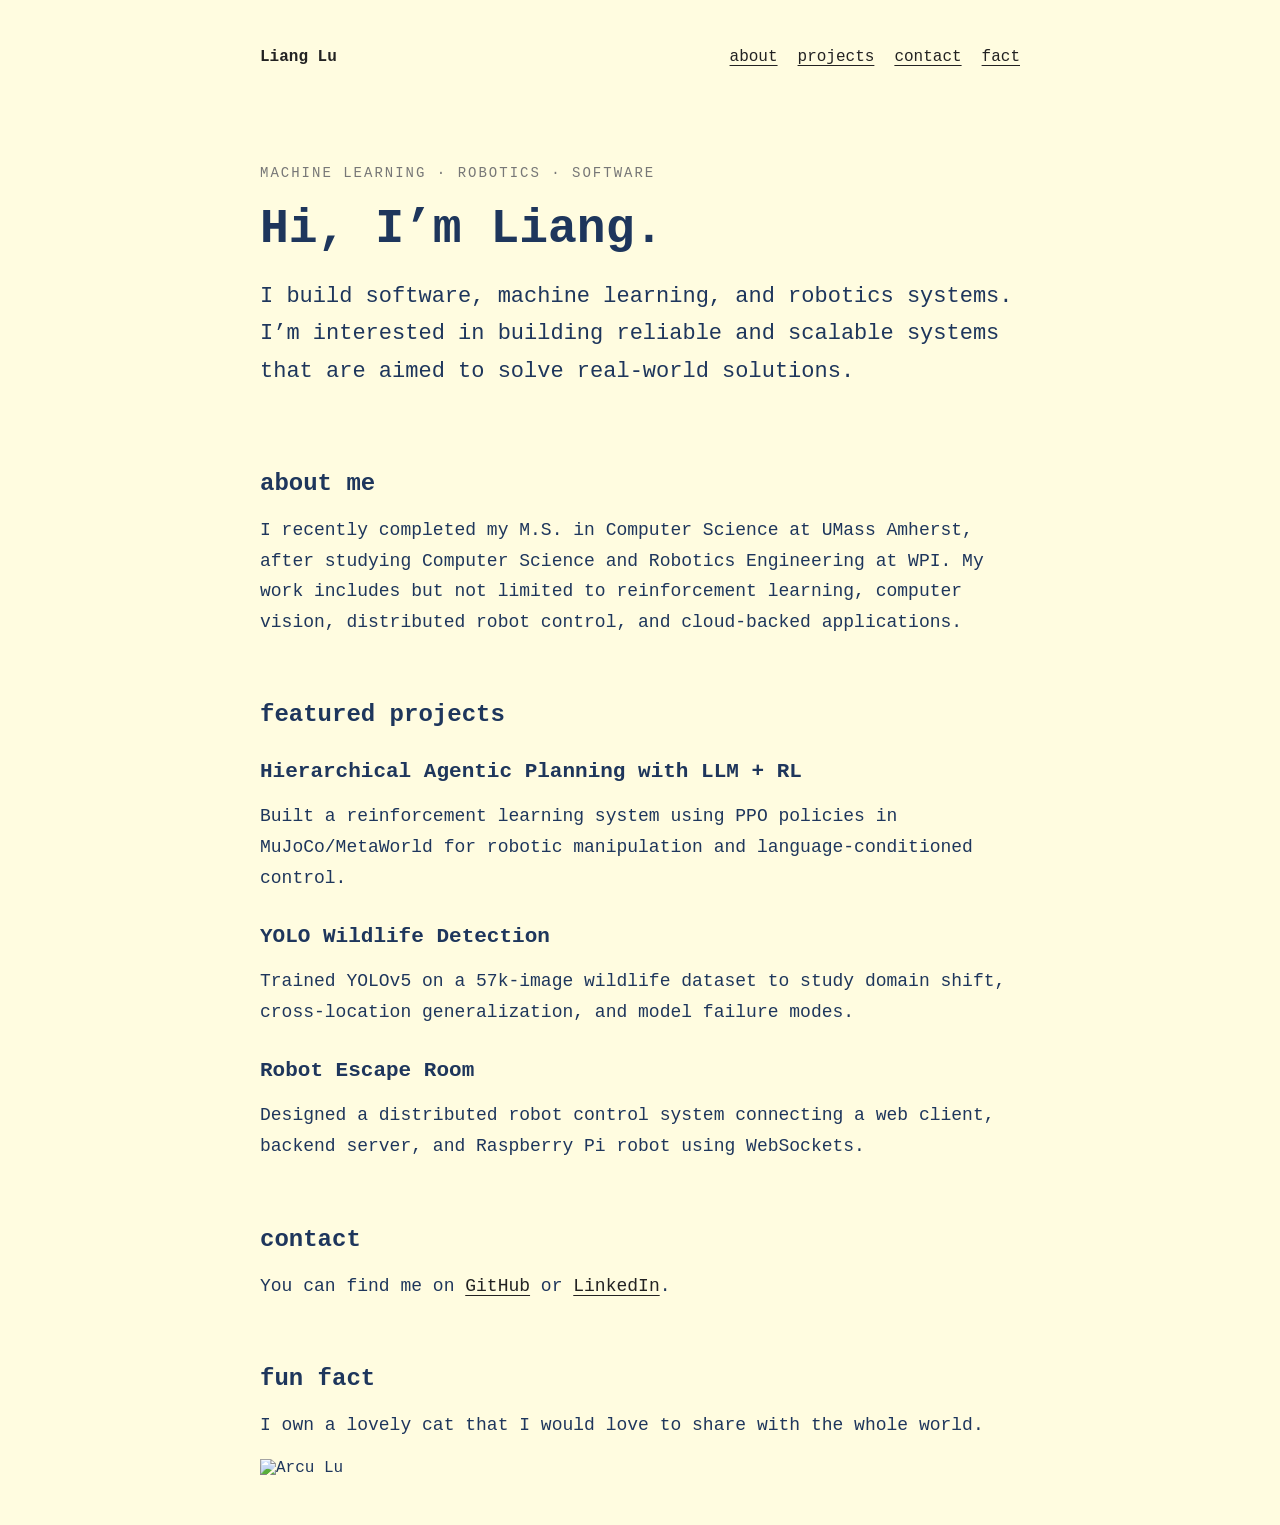
==== index.html @ 592a99ec "add arcu" ====
<!DOCTYPE html>
<html lang="en">

<head>
    <meta charset="UTF-8" />
    <meta name="viewport" content="width=device-width, initial-scale=1.0" />
    <title>Liang Lu</title>
    <link rel="stylesheet" href="static/style.css" />
</head>

<body>
    <main class="container">

        <nav class="nav">
            <a href="index.html" class="logo">Liang Lu</a>

            <div class="nav-links">
                <a href="#about">about</a>
                <a href="#projects">projects</a>
                <a href="#contact">contact</a>
                <a href="#fact">fact</a>
            </div>
        </nav>

        <section class="hero">
            <p class="small-text">machine learning · robotics · software</p>

            <h1>Hi, I’m Liang.</h1>

            <p class="intro">
                I build software, machine learning, and robotics systems.
                I’m interested in building reliable and scalable systems that are aimed to solve real-world solutions.
            </p>
        </section>

        <section id="about" class="section">
            <h2>about me</h2>

            <p>
                I recently completed my M.S. in Computer Science at UMass Amherst,
                after studying Computer Science and Robotics Engineering at WPI.
                My work includes but not limited to reinforcement learning, computer vision, distributed robot control,
                and cloud-backed applications.
            </p>
        </section>

        <section id="projects" class="section">
            <h2>featured projects</h2>

            <article class="project">
                <h3>Hierarchical Agentic Planning with LLM + RL</h3>
                <p>
                    Built a reinforcement learning system using PPO policies in MuJoCo/MetaWorld
                    for robotic manipulation and language-conditioned control.
                </p>
            </article>

            <article class="project">
                <h3>YOLO Wildlife Detection</h3>
                <p>
                    Trained YOLOv5 on a 57k-image wildlife dataset to study domain shift,
                    cross-location generalization, and model failure modes.
                </p>
            </article>

            <article class="project">
                <h3>Robot Escape Room</h3>
                <p>
                    Designed a distributed robot control system connecting a web client,
                    backend server, and Raspberry Pi robot using WebSockets.
                </p>
            </article>
        </section>

        <section id="contact" class="section">
            <h2>contact</h2>

            <p>
                You can find me on
                <a href="https://github.com/LiangL2020">GitHub</a> or
                <a href="https://www.linkedin.com/in/lu-liang-zzz">LinkedIn</a>.
            </p>
        </section>

        <section id="fact" class="section">
            <h2>fun fact</h2>

            <p>
                I own a lovely cat that I would love to share with the whole world.
            </p>
            <div class="fact-right">
                <img src="image/arcu.png" alt="Arcu Lu">
            </div>
        </section>

    </main>
</body>

</html>
---- static/style.css ----
body {
  margin: 0;
  background: #fffce0;
  color: #1e365c;
  /* font-family: Georgia, "Times New Roman", serif; */
  font-family: 'Courier', Courier, monospace;
}

.container {
  max-width: 760px;
  margin: 0 auto;
  padding: 48px 24px;
}

.nav {
  display: flex;
  justify-content: space-between;
  align-items: center;
  margin-bottom: 96px;
}

.logo {
  font-weight: bold;
  text-decoration: none;
}

.nav-links {
  display: flex;
  gap: 20px;
}

a {
  color: #222;
  text-decoration: underline;
  text-underline-offset: 4px;
}

.hero {
  margin-bottom: 80px;
}

.small-text {
  font-size: 14px;
  color: #777;
  text-transform: uppercase;
  letter-spacing: 2px;
}

h1 {
  font-size: 48px;
  margin: 16px 0;
}

.intro {
  font-size: 22px;
  line-height: 1.7;
}

.section {
  margin-top: 64px;
}

h2 {
  font-size: 24px;
  margin-bottom: 16px;
}

p {
  font-size: 18px;
  line-height: 1.7;
}

.project {
  margin: 32px 0;
}

.project h3 {
  margin-bottom: 8px;
  font-size: 21px;
}

img {
    width: 300px;
    height: auto;
}

@media (max-width: 600px) {
  .nav {
    align-items: flex-start;
    flex-direction: column;
    gap: 16px;
  }

  .nav-links {
    flex-wrap: wrap;
  }

  h1 {
    font-size: 40px;
  }

  .intro {
    font-size: 20px;
  }
}
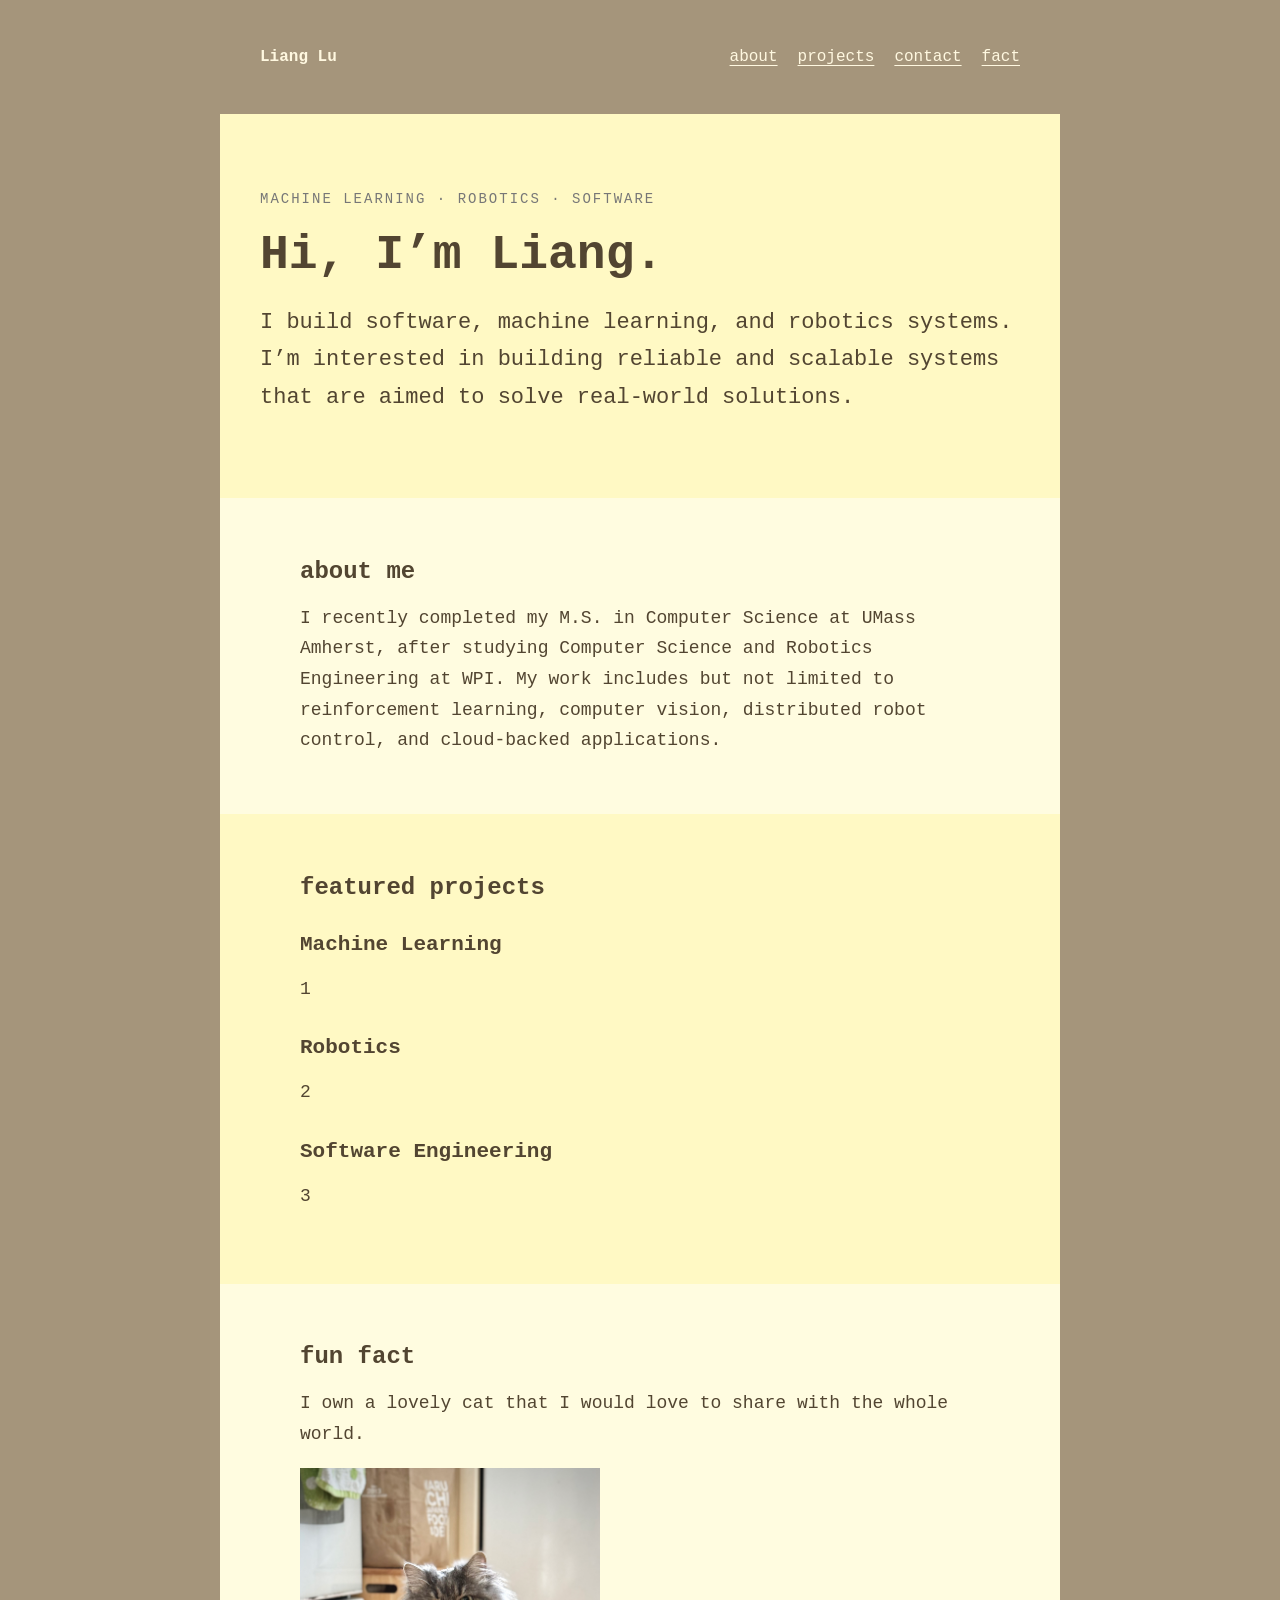
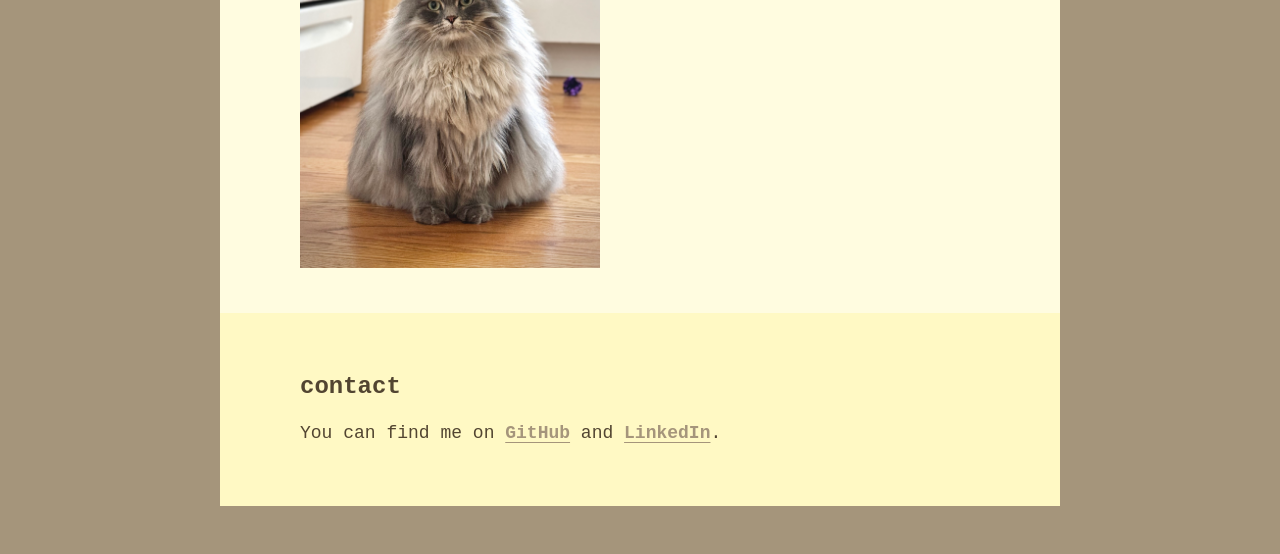
==== commit 0d30f2c5: "looks pretty :D next step add in projects" ====
--- a/index.html
+++ b/index.html
@@ -22,7 +22,7 @@
             </div>
         </nav>
 
-        <section class="hero">
+        <section class="hero section-dark">
             <p class="small-text">machine learning · robotics · software</p>
 
             <h1>Hi, I’m Liang.</h1>
@@ -33,7 +33,7 @@
             </p>
         </section>
 
-        <section id="about" class="section">
+        <section id="about" class="section section-light">
             <h2>about me</h2>
 
             <p>
@@ -44,53 +44,49 @@
             </p>
         </section>
 
-        <section id="projects" class="section">
+        <section id="projects" class="section section-dark">
             <h2>featured projects</h2>
 
             <article class="project">
-                <h3>Hierarchical Agentic Planning with LLM + RL</h3>
+                <h3>Machine Learning</h3>
                 <p>
-                    Built a reinforcement learning system using PPO policies in MuJoCo/MetaWorld
-                    for robotic manipulation and language-conditioned control.
+                    1
                 </p>
             </article>
 
             <article class="project">
-                <h3>YOLO Wildlife Detection</h3>
+                <h3>Robotics</h3>
                 <p>
-                    Trained YOLOv5 on a 57k-image wildlife dataset to study domain shift,
-                    cross-location generalization, and model failure modes.
+                    2
                 </p>
             </article>
 
             <article class="project">
-                <h3>Robot Escape Room</h3>
+                <h3>Software Engineering</h3>
                 <p>
-                    Designed a distributed robot control system connecting a web client,
-                    backend server, and Raspberry Pi robot using WebSockets.
+                    3
                 </p>
             </article>
+
         </section>
 
-        <section id="contact" class="section">
-            <h2>contact</h2>
-
-            <p>
-                You can find me on
-                <a href="https://github.com/LiangL2020">GitHub</a> or
-                <a href="https://www.linkedin.com/in/lu-liang-zzz">LinkedIn</a>.
-            </p>
-        </section>
-
-        <section id="fact" class="section">
+        <section id="fact" class="section section-light">
             <h2>fun fact</h2>
 
             <p>
                 I own a lovely cat that I would love to share with the whole world.
             </p>
-            <div class="fact-right">
-                <img src="image/arcu.png" alt="Arcu Lu">
-            </div>
+            <img src="image/arcu.jpg" alt="Arcu Lu">
+        </section>
+
+        <section id="contact" class="section section-dark">
+            <h2>contact</h2>
+
+            <p>
+                You can find me on
+                <b href="https://github.com/LiangL2020">GitHub</b> and
+                <b href="https://www.linkedin.com/in/lu-liang-zzz">LinkedIn</b>.
+            </p>
         </section>
 
     </main>
--- a/static/style.css
+++ b/static/style.css
@@ -1,7 +1,21 @@
+:root {
+  /* --navy-blue: #1e365c; */
+  --beige-cream: #fff8e0;
+  /* --black: #222; */
+  --gray: #777;
+
+  /* --dark-blue: #234458;
+  --light-blue: #446984;
+  --gray-blue: #7B8F99; */
+  --light-brown: #DBD5C7;
+  --dark-brown: #A5957B;
+  --deep-brown: #524531; 
+}
+
 body {
   margin: 0;
-  background: #fffce0;
-  color: #1e365c;
+  background: var(--dark-brown);
+  color: var(--deep-brown);
   /* font-family: Georgia, "Times New Roman", serif; */
   font-family: 'Courier', Courier, monospace;
 }
@@ -12,11 +26,12 @@
   padding: 48px 24px;
 }
 
+/* ========== NAVIGATION ========== */
 .nav {
   display: flex;
   justify-content: space-between;
   align-items: center;
-  margin-bottom: 96px;
+  margin-bottom: 48px;
 }
 
 .logo {
@@ -30,20 +45,34 @@
 }
 
 a {
-  color: #222;
+  color: var(--beige-cream);
   text-decoration: underline;
   text-underline-offset: 4px;
 }
 
+/* ========== HERO ========== */
+
+/* .hero {
+  margin-bottom: 80px;
+} */
 .hero {
-  margin-bottom: 80px;
+  padding: 60px 40px;
+  margin: 0 -40px;
 }
 
 .small-text {
   font-size: 14px;
-  color: #777;
+  color: var(--gray);
   text-transform: uppercase;
   letter-spacing: 2px;
+}
+
+/* ========== SECTIONS ========== */
+
+b {
+  color: var(--dark-brown);
+  text-decoration: underline;
+  text-underline-offset: 4px;
 }
 
 h1 {
@@ -56,8 +85,20 @@
   line-height: 1.7;
 }
 
+/* .section {
+  margin-top: 64px;
+} */
 .section {
-  margin-top: 64px;
+  padding: 40px 80px;
+  margin: 0 -40px;
+}
+
+.section-light {
+  background: #fffce0;
+}
+
+.section-dark {
+  background: #fff9c4;
 }
 
 h2 {
@@ -80,8 +121,8 @@
 }
 
 img {
-    width: 300px;
-    height: auto;
+  width: 300px;
+  height: auto;
 }
 
 @media (max-width: 600px) {
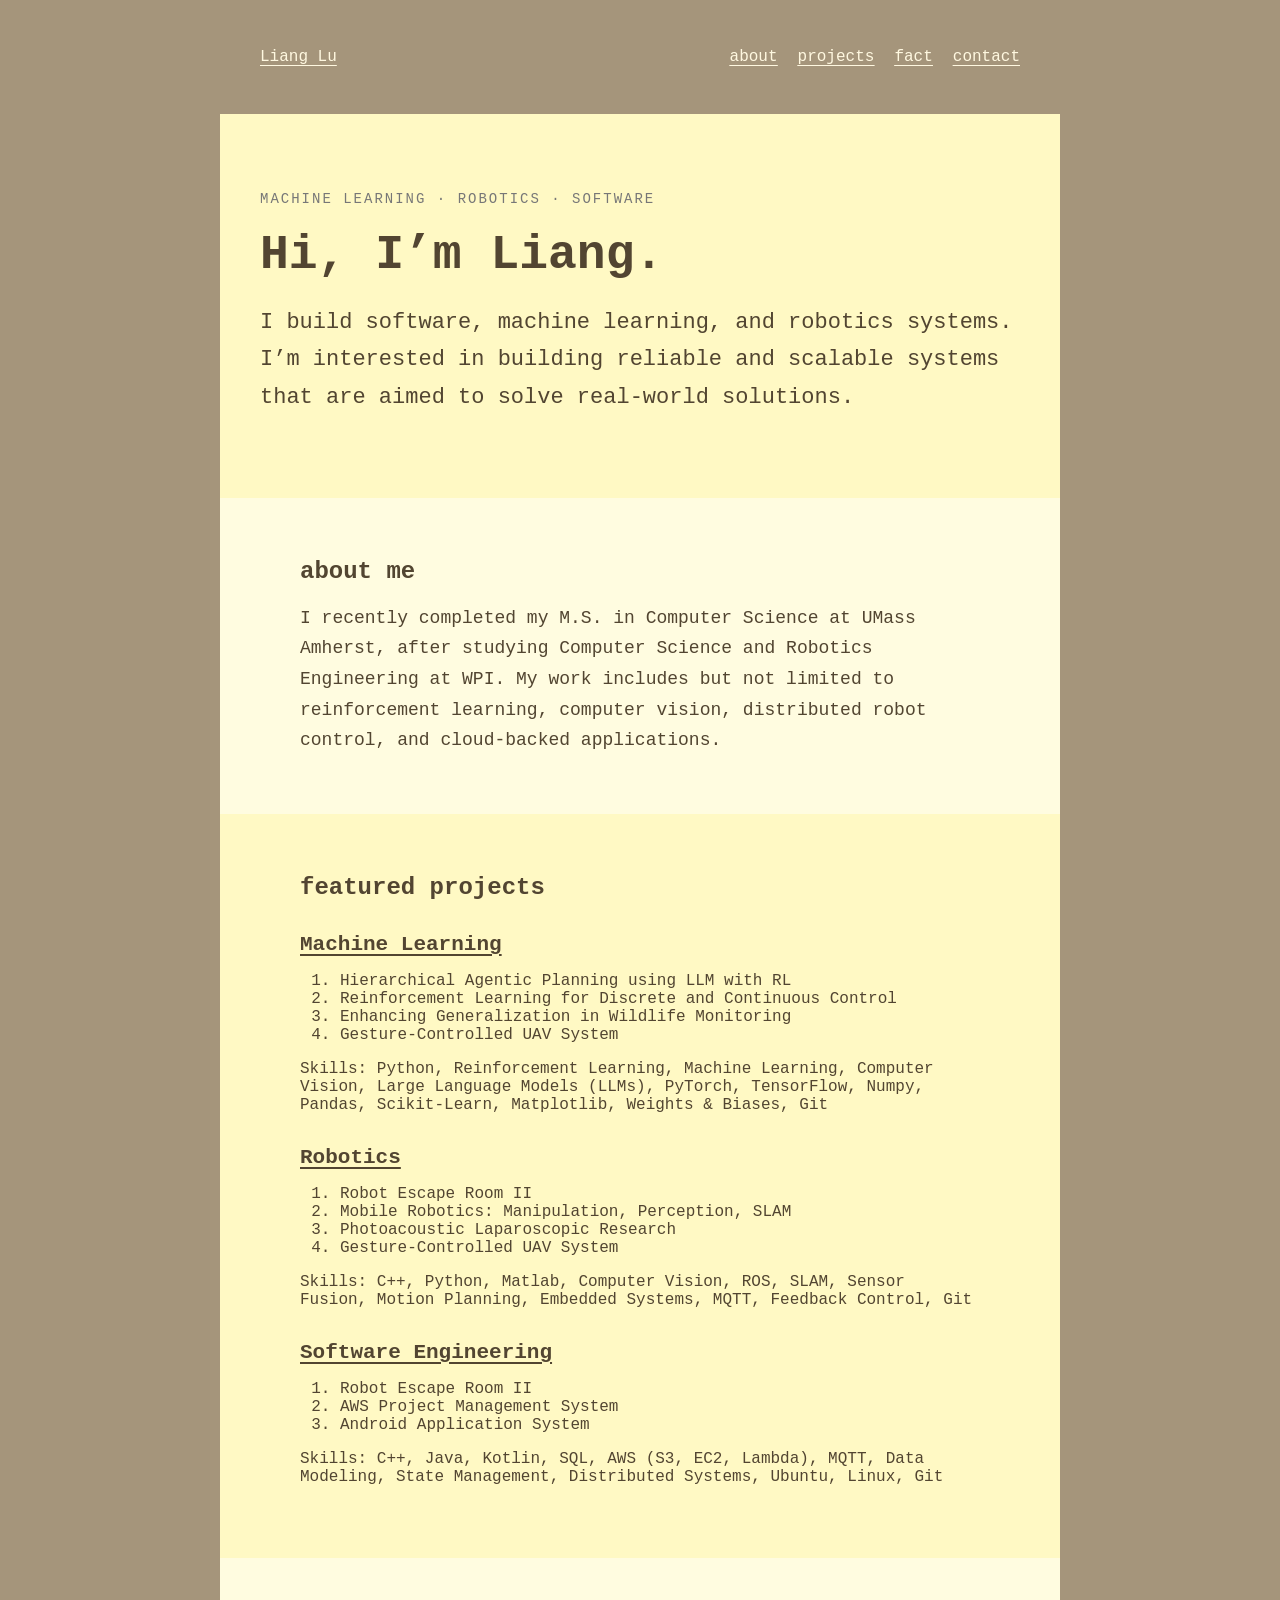
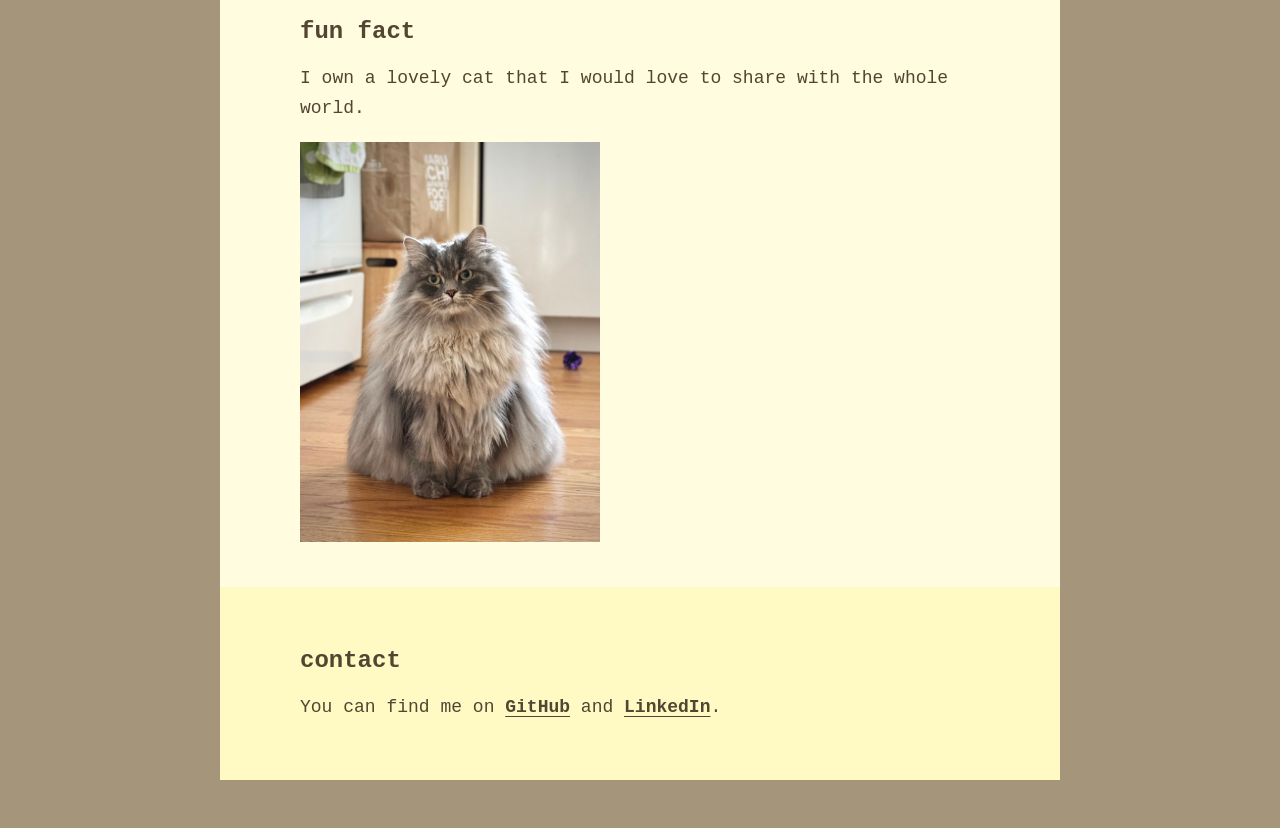
==== commit 7bcdd1ca: "add project pages" ====
--- a/index.html
+++ b/index.html
@@ -12,13 +12,13 @@
     <main class="container">
 
         <nav class="nav">
-            <a href="index.html" class="logo">Liang Lu</a>
+            <a class="nav-links" href="index.html" class="logo">Liang Lu</a>
 
             <div class="nav-links">
-                <a href="#about">about</a>
-                <a href="#projects">projects</a>
-                <a href="#contact">contact</a>
-                <a href="#fact">fact</a>
+                <a class="nav-links" href="#about">about</a>
+                <a class="nav-links" href="#projects">projects</a>
+                <a class="nav-links" href="#fact">fact</a>
+                <a class="nav-links" href="#contact">contact</a>
             </div>
         </nav>
 
@@ -48,24 +48,44 @@
             <h2>featured projects</h2>
 
             <article class="project">
-                <h3>Machine Learning</h3>
-                <p>
-                    1
-                </p>
+                <h3>
+                    <a class="social-links" href="ml.html">Machine Learning</a>
+                </h3>
+                <ol>
+                    <li>Hierarchical Agentic Planning using LLM with RL </li>
+                    <li>Reinforcement Learning for Discrete and Continuous Control </li>
+                    <li>Enhancing Generalization in Wildlife Monitoring </li>
+                    <li>Gesture-Controlled UAV System</li>
+                </ol>
+                <skills>Skills: Python, Reinforcement Learning, Machine Learning, Computer Vision, Large Language Models
+                    (LLMs), PyTorch, TensorFlow, Numpy, Pandas, Scikit-Learn, Matplotlib, Weights & Biases, Git</skills>
             </article>
 
             <article class="project">
-                <h3>Robotics</h3>
-                <p>
-                    2
-                </p>
+                <h3>
+                    <a class="social-links" href="robotics.html">Robotics</a>
+                </h3>
+                <ol>
+                    <li>Robot Escape Room II </li>
+                    <li>Mobile Robotics: Manipulation, Perception, SLAM</li>
+                    <li>Photoacoustic Laparoscopic Research</li>
+                    <li>Gesture-Controlled UAV System</li>
+                </ol>
+                <skills>Skills: C++, Python, Matlab, Computer Vision, ROS, SLAM, Sensor Fusion, Motion Planning,
+                    Embedded Systems, MQTT, Feedback Control, Git</skills>
             </article>
 
             <article class="project">
-                <h3>Software Engineering</h3>
-                <p>
-                    3
-                </p>
+                <h3>
+                    <a class="social-links" href="sde.html">Software Engineering</a>
+                </h3>
+                <ol>
+                    <li>Robot Escape Room II </li>
+                    <li>AWS Project Management System</li>
+                    <li>Android Application System</li>
+                </ol>
+                <skills>Skills: C++, Java, Kotlin, SQL, AWS (S3, EC2, Lambda), MQTT, Data Modeling, State Management,
+                    Distributed Systems, Ubuntu, Linux, Git</skills>
             </article>
 
         </section>
@@ -84,8 +104,8 @@
 
             <p>
                 You can find me on
-                <b href="https://github.com/LiangL2020">GitHub</b> and
-                <b href="https://www.linkedin.com/in/lu-liang-zzz">LinkedIn</b>.
+                <a class="social-links" href="https://github.com/LiangL2020">GitHub</a> and
+                <a class="social-links" href="https://www.linkedin.com/in/lu-liang-zzz">LinkedIn</a>.
             </p>
         </section>
 
--- a/static/style.css
+++ b/static/style.css
@@ -1,15 +1,9 @@
 :root {
-  /* --navy-blue: #1e365c; */
   --beige-cream: #fff8e0;
-  /* --black: #222; */
-  --gray: #777;
-
-  /* --dark-blue: #234458;
-  --light-blue: #446984;
-  --gray-blue: #7B8F99; */
   --light-brown: #DBD5C7;
   --dark-brown: #A5957B;
   --deep-brown: #524531; 
+  --gray: #777;
 }
 
 body {
@@ -40,21 +34,20 @@
 }
 
 .nav-links {
+  color: var(--beige-cream);
+  text-decoration: underline;
+  text-underline-offset: 4px;
   display: flex;
   gap: 20px;
 }
 
 a {
-  color: var(--beige-cream);
   text-decoration: underline;
   text-underline-offset: 4px;
 }
 
 /* ========== HERO ========== */
 
-/* .hero {
-  margin-bottom: 80px;
-} */
 .hero {
   padding: 60px 40px;
   margin: 0 -40px;
@@ -68,11 +61,18 @@
 }
 
 /* ========== SECTIONS ========== */
-
-b {
-  color: var(--dark-brown);
+.social-links {
+  color: var(--deep-brown);
   text-decoration: underline;
   text-underline-offset: 4px;
+  font-weight: bold;
+}
+
+.project-links {
+  color: var(--deep-brown);
+  text-decoration: underline;
+  text-underline-offset: 4px;
+  /* font-weight: bold; */
 }
 
 h1 {
@@ -111,6 +111,11 @@
   line-height: 1.7;
 }
 
+.skills {
+  font-size: 16px; 
+  font-style: italic;
+}
+
 .project {
   margin: 32px 0;
 }
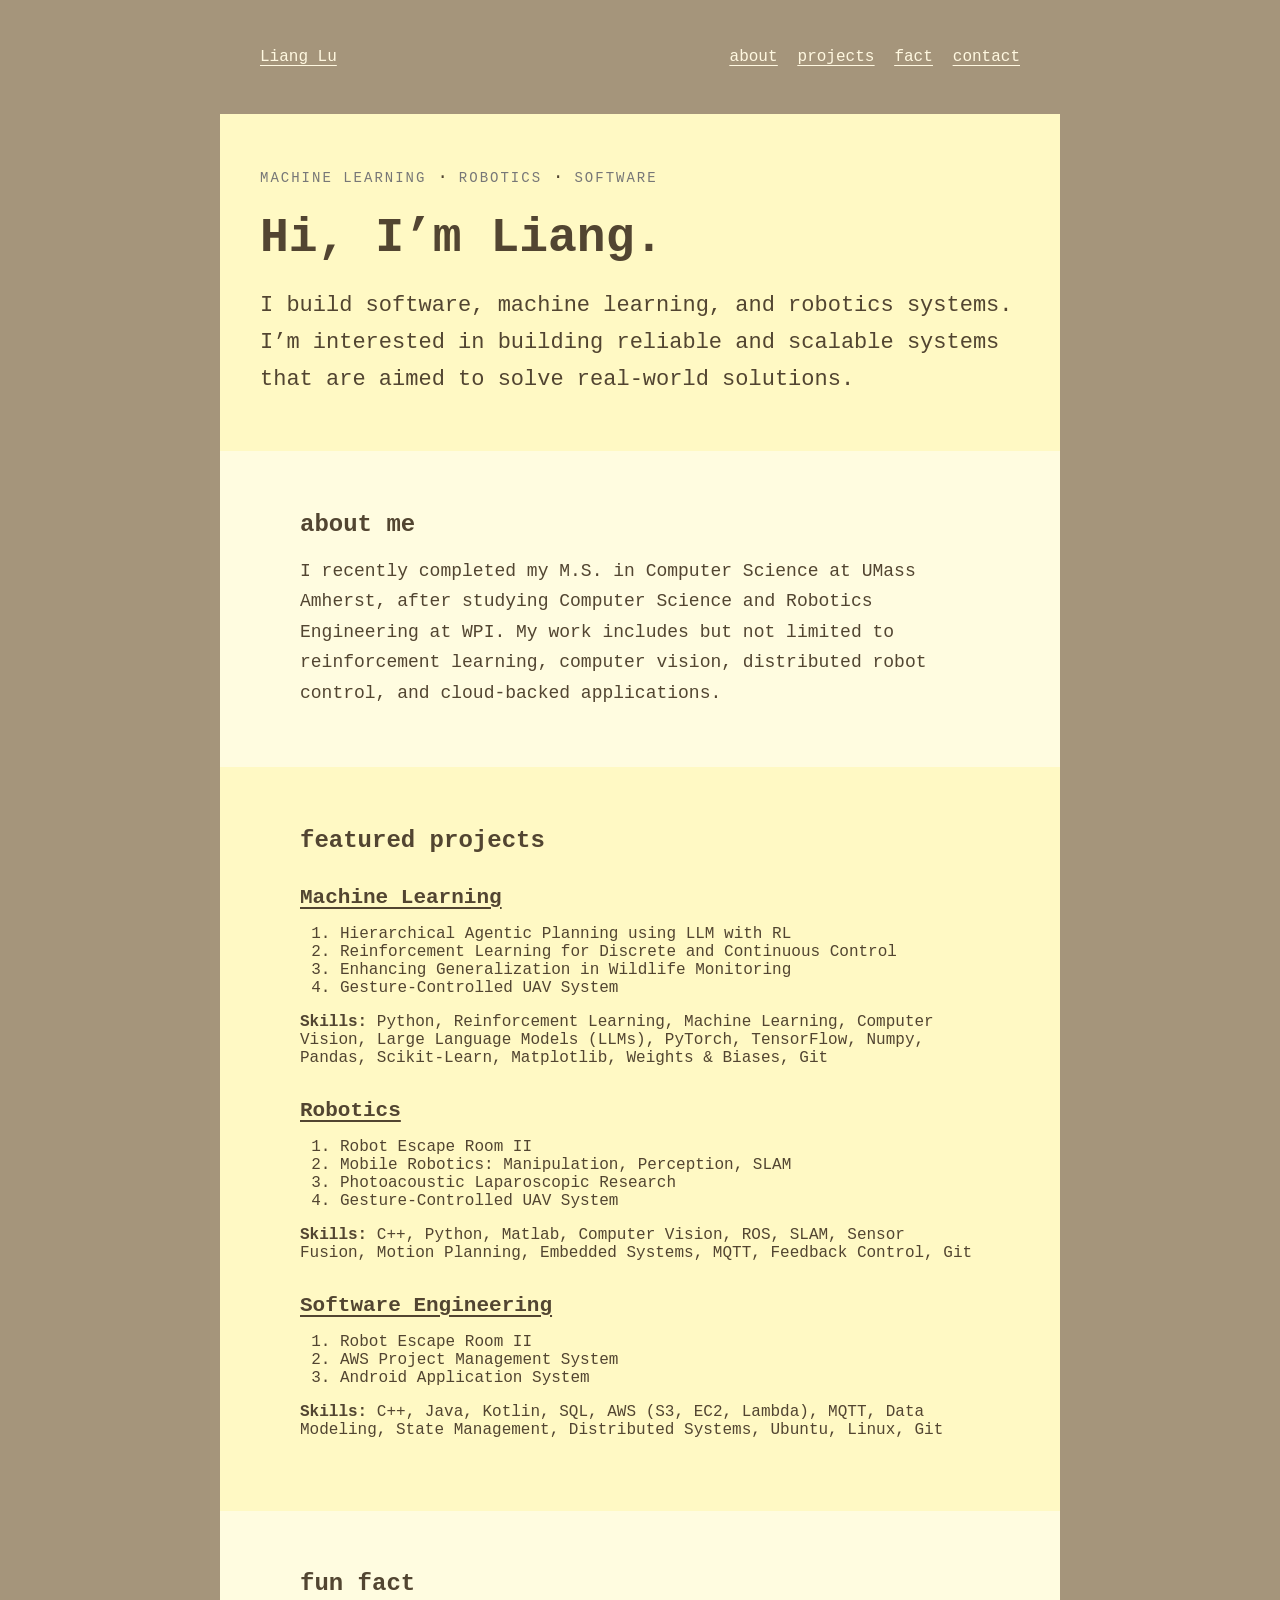
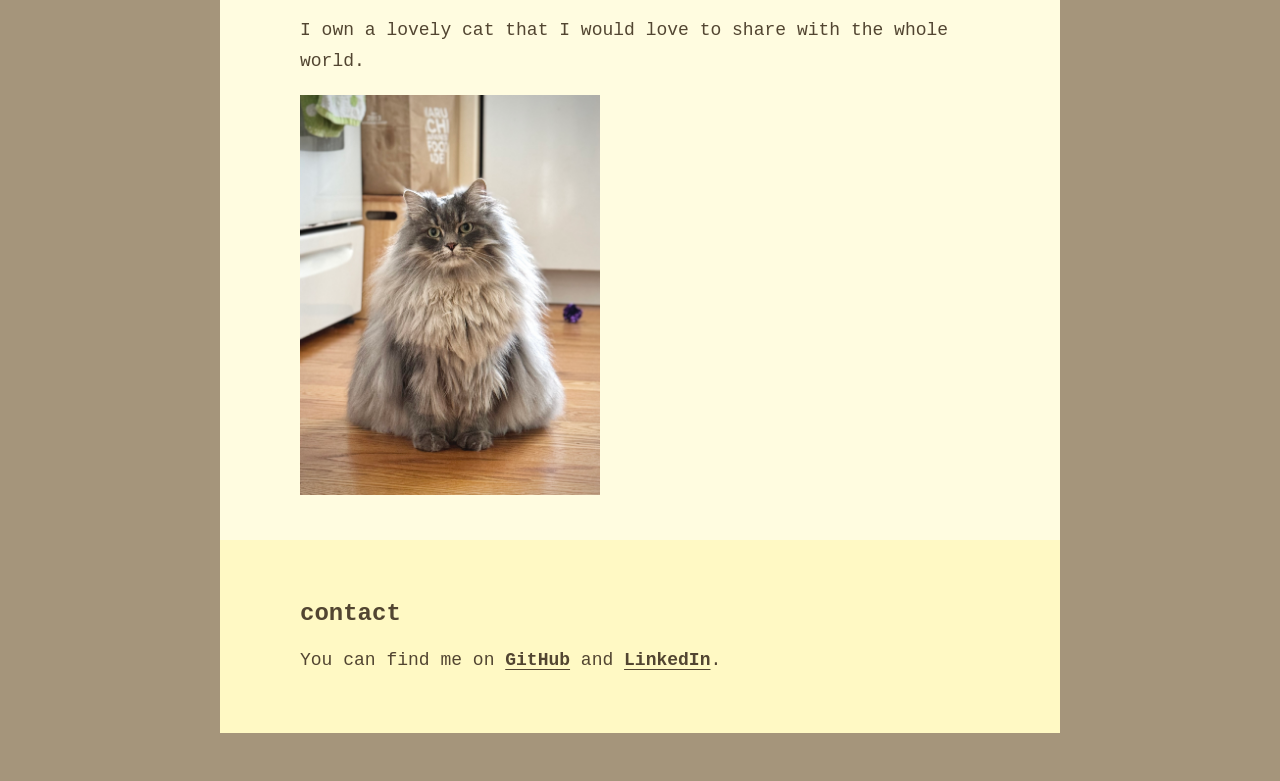
==== commit 697d32d6: "hyper links planted" ====
--- a/index.html
+++ b/index.html
@@ -23,8 +23,13 @@
         </nav>
 
         <section class="hero section-dark">
-            <p class="small-text">machine learning · robotics · software</p>
-
+            <p class="small-text">
+                <a href="ml.html">machine learning</a>
+                ·
+                <a href="robotics.html">robotics</a>
+                ·
+                <a href="sde.html">software</a>
+            </p>
             <h1>Hi, I’m Liang.</h1>
 
             <p class="intro">
@@ -57,7 +62,8 @@
                     <li>Enhancing Generalization in Wildlife Monitoring </li>
                     <li>Gesture-Controlled UAV System</li>
                 </ol>
-                <skills>Skills: Python, Reinforcement Learning, Machine Learning, Computer Vision, Large Language Models
+                <skills><b>Skills:</b> Python, Reinforcement Learning, Machine Learning, Computer Vision, Large Language
+                    Models
                     (LLMs), PyTorch, TensorFlow, Numpy, Pandas, Scikit-Learn, Matplotlib, Weights & Biases, Git</skills>
             </article>
 
@@ -71,7 +77,7 @@
                     <li>Photoacoustic Laparoscopic Research</li>
                     <li>Gesture-Controlled UAV System</li>
                 </ol>
-                <skills>Skills: C++, Python, Matlab, Computer Vision, ROS, SLAM, Sensor Fusion, Motion Planning,
+                <skills><b>Skills:</b> C++, Python, Matlab, Computer Vision, ROS, SLAM, Sensor Fusion, Motion Planning,
                     Embedded Systems, MQTT, Feedback Control, Git</skills>
             </article>
 
@@ -84,7 +90,8 @@
                     <li>AWS Project Management System</li>
                     <li>Android Application System</li>
                 </ol>
-                <skills>Skills: C++, Java, Kotlin, SQL, AWS (S3, EC2, Lambda), MQTT, Data Modeling, State Management,
+                <skills><b>Skills:</b> C++, Java, Kotlin, SQL, AWS (S3, EC2, Lambda), MQTT, Data Modeling, State
+                    Management,
                     Distributed Systems, Ubuntu, Linux, Git</skills>
             </article>
 
--- a/static/style.css
+++ b/static/style.css
@@ -1,5 +1,7 @@
 :root {
   --beige-cream: #fff8e0;
+  --section_dark: #fff9c4;
+  --section_light: #fffce0;
   --light-brown: #DBD5C7;
   --dark-brown: #A5957B;
   --deep-brown: #524531; 
@@ -46,17 +48,32 @@
   text-underline-offset: 4px;
 }
 
+a:hover {
+  text-decoration: underline;
+  text-underline-offset: 4px;
+  color: var(--gray);
+}
+
 /* ========== HERO ========== */
 
 .hero {
-  padding: 60px 40px;
+  padding: 30px 40px;
   margin: 0 -40px;
 }
 
-.small-text {
+.small-text a {
   font-size: 14px;
   color: var(--gray);
   text-transform: uppercase;
+  text-decoration: none !important;
+  letter-spacing: 2px;
+}
+
+.small-text a:hover {
+  font-size: 14px;
+  color: var(--dark-brown);
+  text-transform: uppercase;
+  text-decoration: none !important;
   letter-spacing: 2px;
 }
 
@@ -85,20 +102,17 @@
   line-height: 1.7;
 }
 
-/* .section {
-  margin-top: 64px;
-} */
 .section {
   padding: 40px 80px;
   margin: 0 -40px;
 }
 
 .section-light {
-  background: #fffce0;
+  background: var(--section_light);
 }
 
 .section-dark {
-  background: #fff9c4;
+  background: var(--section_dark);
 }
 
 h2 {
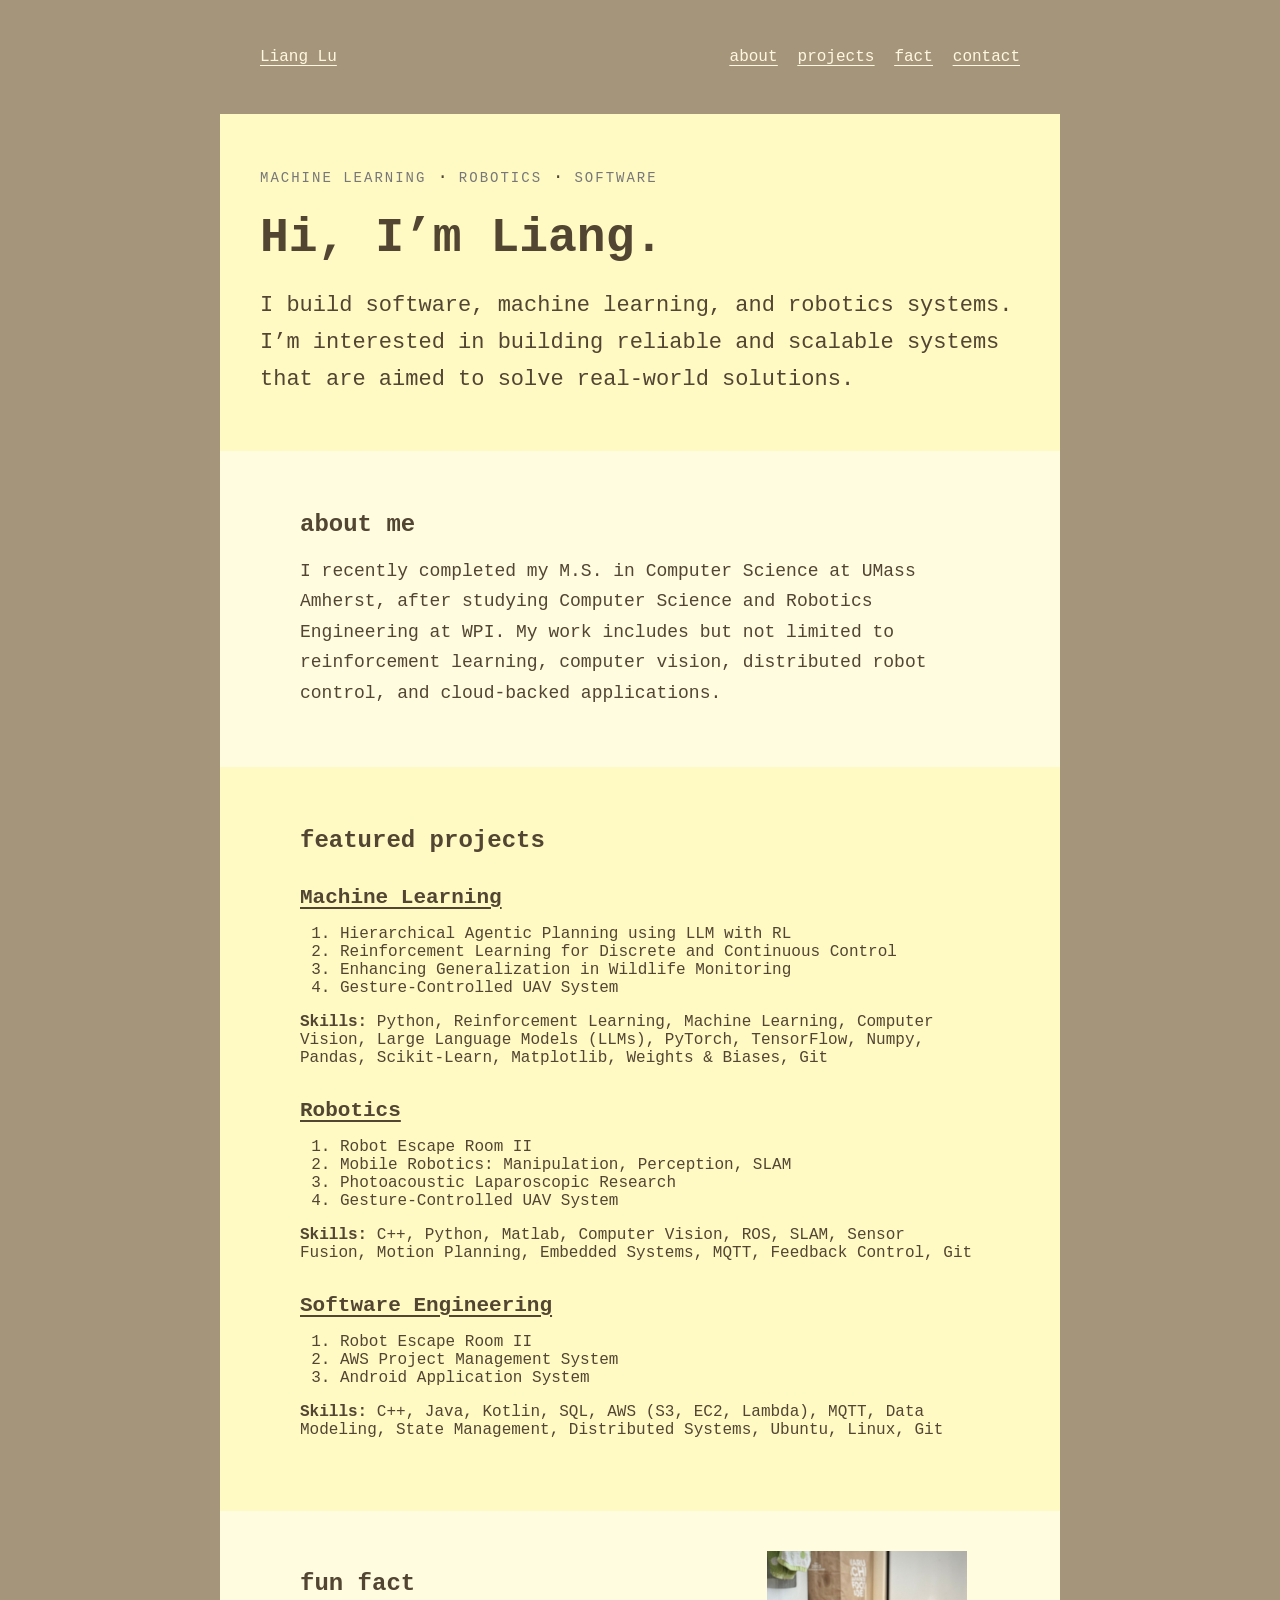
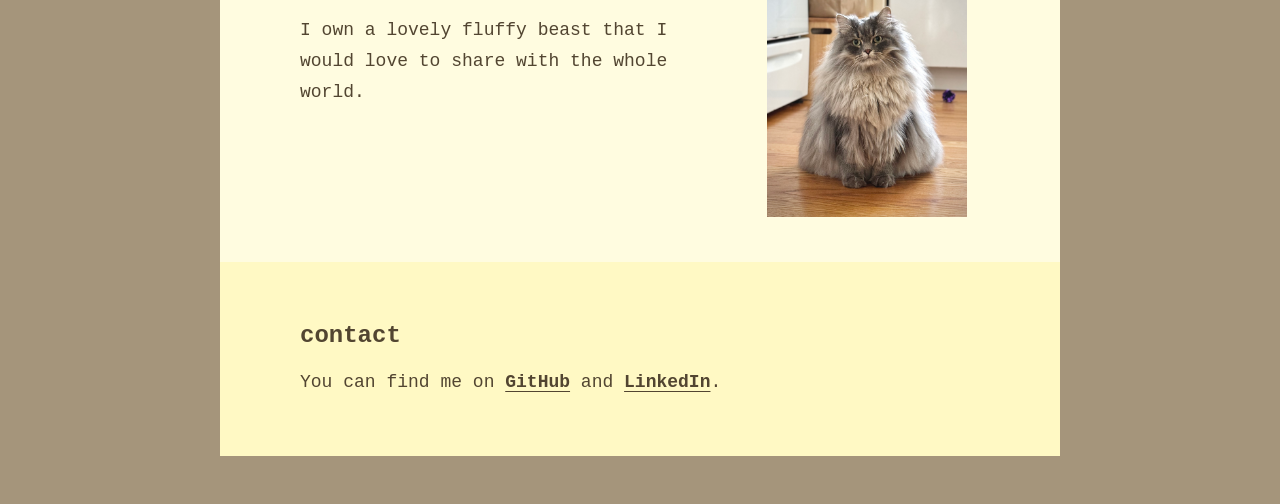
==== commit 7ebe46e1: "project ready to be inserted. added favicon" ====
--- a/index.html
+++ b/index.html
@@ -4,6 +4,7 @@
 <head>
     <meta charset="UTF-8" />
     <meta name="viewport" content="width=device-width, initial-scale=1.0" />
+    <link rel="icon" type="image/png" href="image/favicon.png">
     <title>Liang Lu</title>
     <link rel="stylesheet" href="static/style.css" />
 </head>
@@ -98,12 +99,17 @@
         </section>
 
         <section id="fact" class="section section-light">
-            <h2>fun fact</h2>
-
-            <p>
-                I own a lovely cat that I would love to share with the whole world.
-            </p>
-            <img src="image/arcu.jpg" alt="Arcu Lu">
+            <div class="two-c-section">
+                <div class="section-left">
+                    <h2>fun fact</h2>
+                    <p>
+                        I own a lovely fluffy beast that I would love to share with the whole world.
+                    </p>
+                </div>
+                <div class="section-right">
+                    <img src="image/arcu.jpg" alt="Arcu Lu">
+                </div>
+            </div>
         </section>
 
         <section id="contact" class="section section-dark">
--- a/static/style.css
+++ b/static/style.css
@@ -71,13 +71,14 @@
 
 .small-text a:hover {
   font-size: 14px;
-  color: var(--dark-brown);
+  color: var(--deep-brown);
   text-transform: uppercase;
   text-decoration: none !important;
   letter-spacing: 2px;
 }
 
 /* ========== SECTIONS ========== */
+/* ===== LINKS ===== */
 .social-links {
   color: var(--deep-brown);
   text-decoration: underline;
@@ -87,24 +88,29 @@
 
 .project-links {
   color: var(--deep-brown);
-  text-decoration: underline;
+  text-decoration: none;
   text-underline-offset: 4px;
-  /* font-weight: bold; */
 }
 
-h1 {
-  font-size: 48px;
-  margin: 16px 0;
-}
-
-.intro {
-  font-size: 22px;
-  line-height: 1.7;
-}
+/* ===== BLOCKS ===== */
 
 .section {
   padding: 40px 80px;
   margin: 0 -40px;
+}
+
+.two-c-section {
+  display: flex;
+  gap: 40px;
+  align-items: flex-start;
+}
+
+.section-left {
+  flex: 2;
+}
+
+.section-right {
+  flex: 1;
 }
 
 .section-light {
@@ -115,9 +121,30 @@
   background: var(--section_dark);
 }
 
+/* ===== FONTS ===== */
+h1 {
+  font-size: 48px;
+  margin: 16px 0;
+}
+
 h2 {
   font-size: 24px;
   margin-bottom: 16px;
+}
+
+h3 {
+  margin-top: 32px;
+  margin-bottom: 6px;
+}
+
+.project h3 {
+  margin-bottom: 8px;
+  font-size: 21px;
+}
+
+.intro {
+  font-size: 22px;
+  line-height: 1.7;
 }
 
 p {
@@ -134,13 +161,10 @@
   margin: 32px 0;
 }
 
-.project h3 {
-  margin-bottom: 8px;
-  font-size: 21px;
-}
+/* ===== IMAGES ===== */
 
 img {
-  width: 300px;
+  width: 200px;
   height: auto;
 }
 
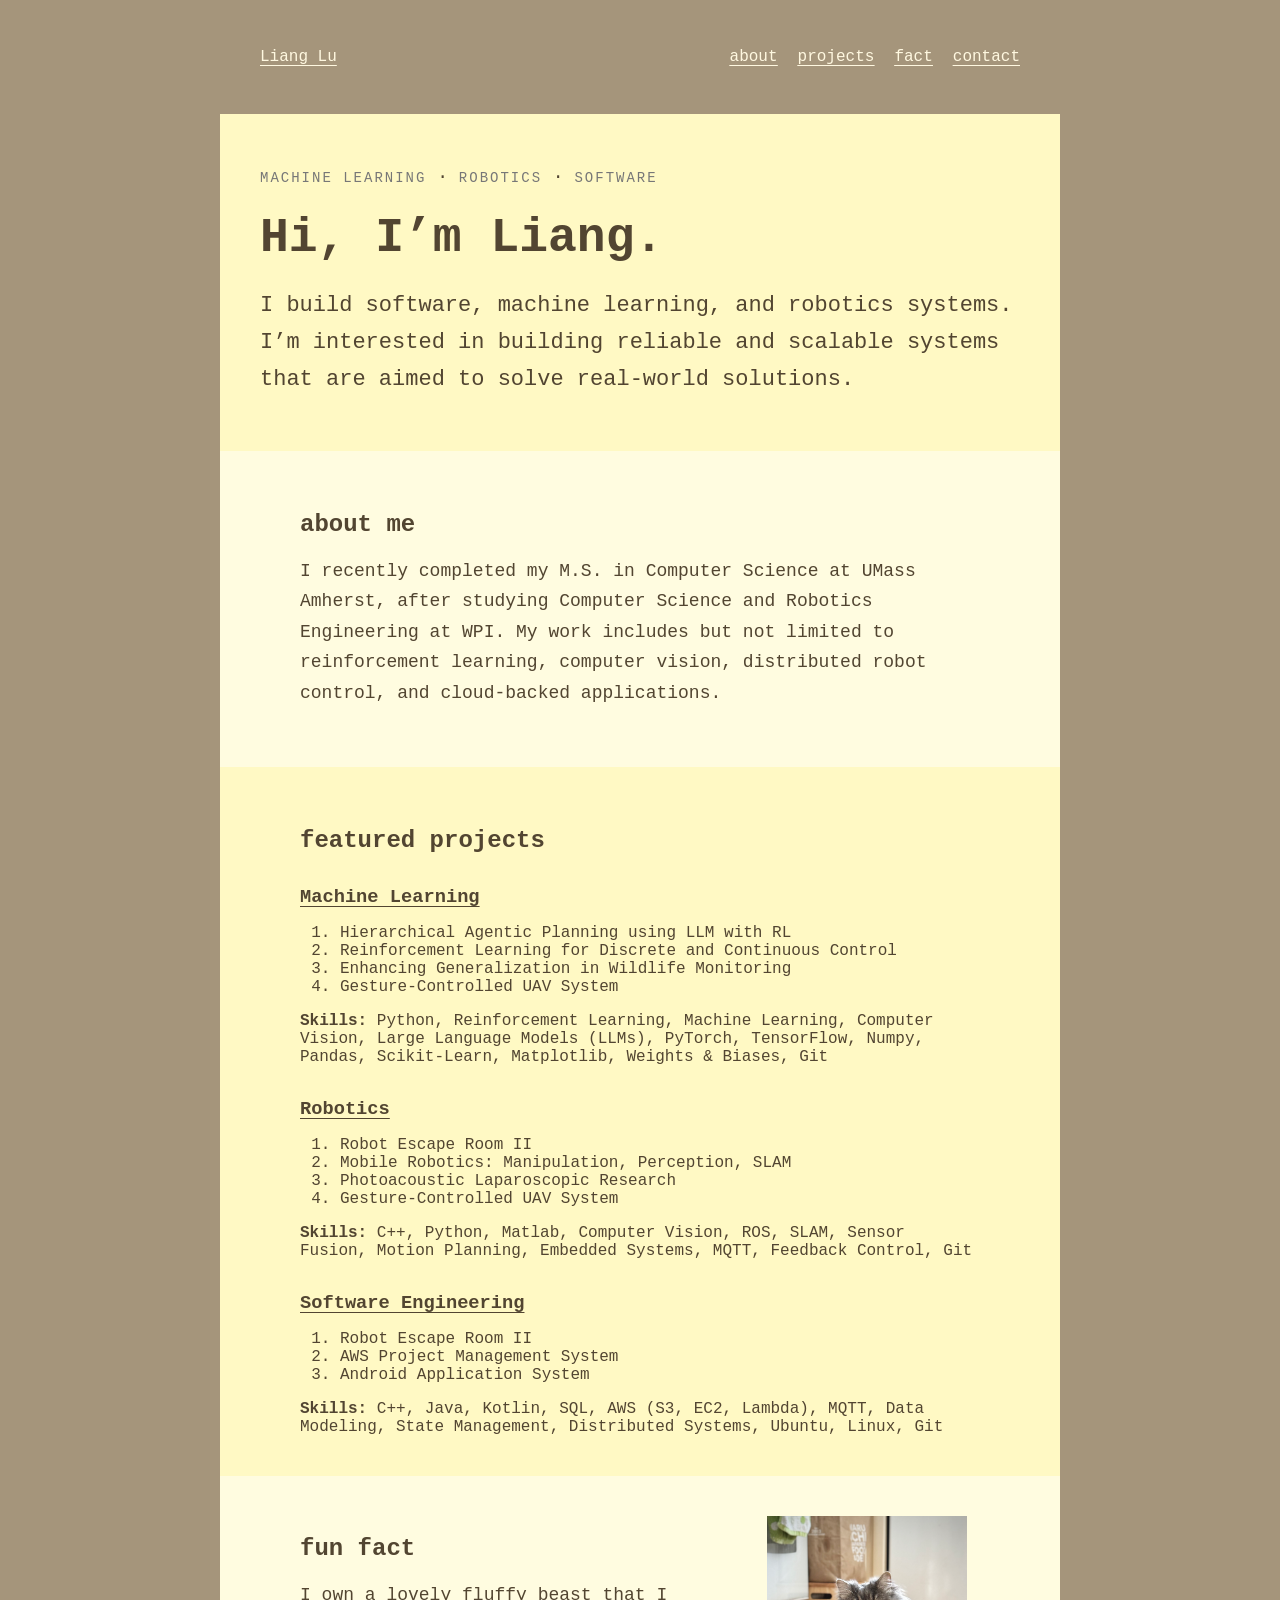
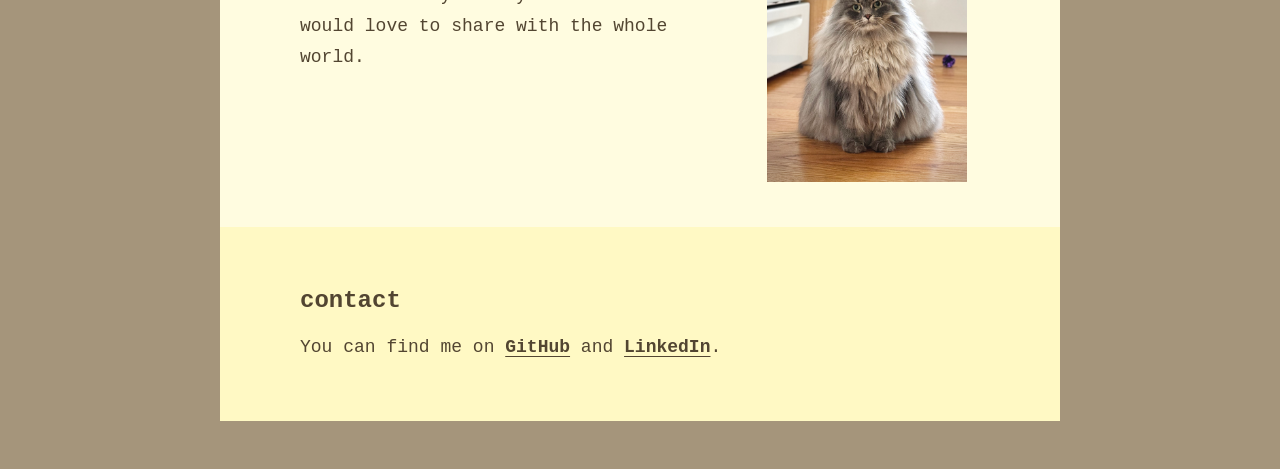
==== commit 866a368e: "added js for automation" ====
--- a/index.html
+++ b/index.html
@@ -53,7 +53,7 @@
         <section id="projects" class="section section-dark">
             <h2>featured projects</h2>
 
-            <article class="project">
+            <article class="main-project">
                 <h3>
                     <a class="social-links" href="ml.html">Machine Learning</a>
                 </h3>
@@ -68,7 +68,7 @@
                     (LLMs), PyTorch, TensorFlow, Numpy, Pandas, Scikit-Learn, Matplotlib, Weights & Biases, Git</skills>
             </article>
 
-            <article class="project">
+            <article class="main-project">
                 <h3>
                     <a class="social-links" href="robotics.html">Robotics</a>
                 </h3>
@@ -82,7 +82,7 @@
                     Embedded Systems, MQTT, Feedback Control, Git</skills>
             </article>
 
-            <article class="project">
+            <article class="main-project">
                 <h3>
                     <a class="social-links" href="sde.html">Software Engineering</a>
                 </h3>
--- a/static/style.css
+++ b/static/style.css
@@ -139,7 +139,17 @@
 
 .project h3 {
   margin-bottom: 8px;
-  font-size: 21px;
+  font-size: 18px;
+}
+
+.project p {
+  font-size: 15px;
+  line-height: 1.3;
+}
+
+.main-project p {
+  font-size: 15px;
+  line-height: 1.3;
 }
 
 .intro {
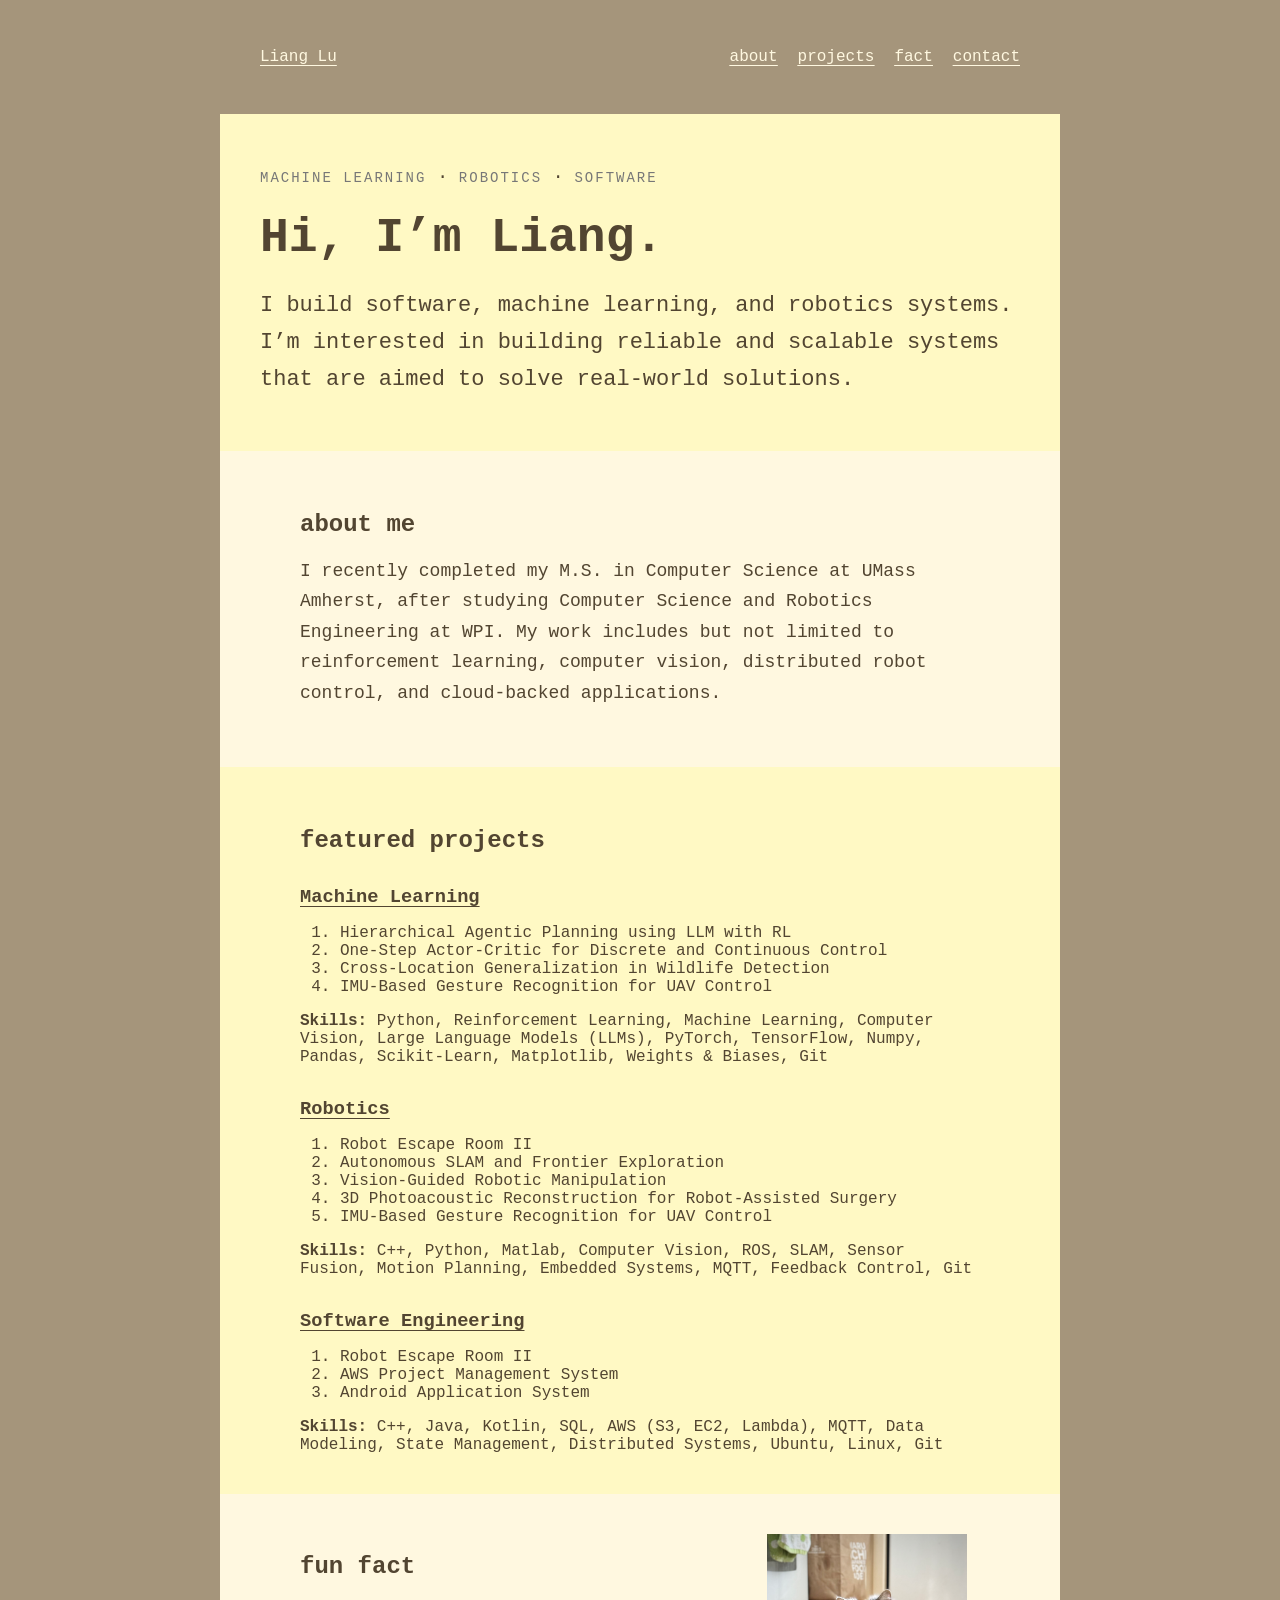
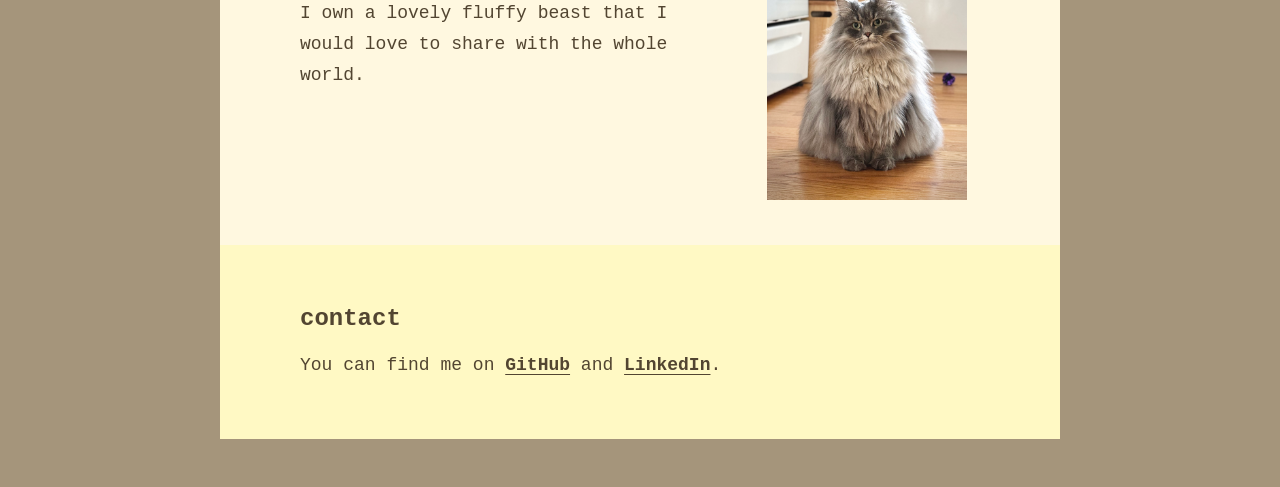
==== commit bbbc80b6: "filled in all projects. next step verify." ====
--- a/index.html
+++ b/index.html
@@ -59,9 +59,9 @@
                 </h3>
                 <ol>
                     <li>Hierarchical Agentic Planning using LLM with RL </li>
-                    <li>Reinforcement Learning for Discrete and Continuous Control </li>
-                    <li>Enhancing Generalization in Wildlife Monitoring </li>
-                    <li>Gesture-Controlled UAV System</li>
+                    <li>One-Step Actor-Critic for Discrete and Continuous Control </li>
+                    <li>Cross-Location Generalization in Wildlife Detection </li>
+                    <li>IMU-Based Gesture Recognition for UAV Control</li>
                 </ol>
                 <skills><b>Skills:</b> Python, Reinforcement Learning, Machine Learning, Computer Vision, Large Language
                     Models
@@ -74,9 +74,10 @@
                 </h3>
                 <ol>
                     <li>Robot Escape Room II </li>
-                    <li>Mobile Robotics: Manipulation, Perception, SLAM</li>
-                    <li>Photoacoustic Laparoscopic Research</li>
-                    <li>Gesture-Controlled UAV System</li>
+                    <li>Autonomous SLAM and Frontier Exploration</li>
+                    <li>Vision-Guided Robotic Manipulation</li>
+                    <li>3D Photoacoustic Reconstruction for Robot-Assisted Surgery</li>
+                    <li>IMU-Based Gesture Recognition for UAV Control</li>
                 </ol>
                 <skills><b>Skills:</b> C++, Python, Matlab, Computer Vision, ROS, SLAM, Sensor Fusion, Motion Planning,
                     Embedded Systems, MQTT, Feedback Control, Git</skills>
--- a/static/style.css
+++ b/static/style.css
@@ -1,7 +1,6 @@
 :root {
   --beige-cream: #fff8e0;
-  --section_dark: #fff9c4;
-  --section_light: #fffce0;
+  --dark-cream: #fff9c4;
   --light-brown: #DBD5C7;
   --dark-brown: #A5957B;
   --deep-brown: #524531; 
@@ -114,11 +113,11 @@
 }
 
 .section-light {
-  background: var(--section_light);
+  background: var(--beige-cream);
 }
 
 .section-dark {
-  background: var(--section_dark);
+  background: var(--dark-cream);
 }
 
 /* ===== FONTS ===== */
@@ -145,6 +144,12 @@
 .project p {
   font-size: 15px;
   line-height: 1.3;
+}
+
+.project li{
+  font-size: 15px;
+  line-height: 1.3;
+  margin-bottom: 10px;
 }
 
 .main-project p {
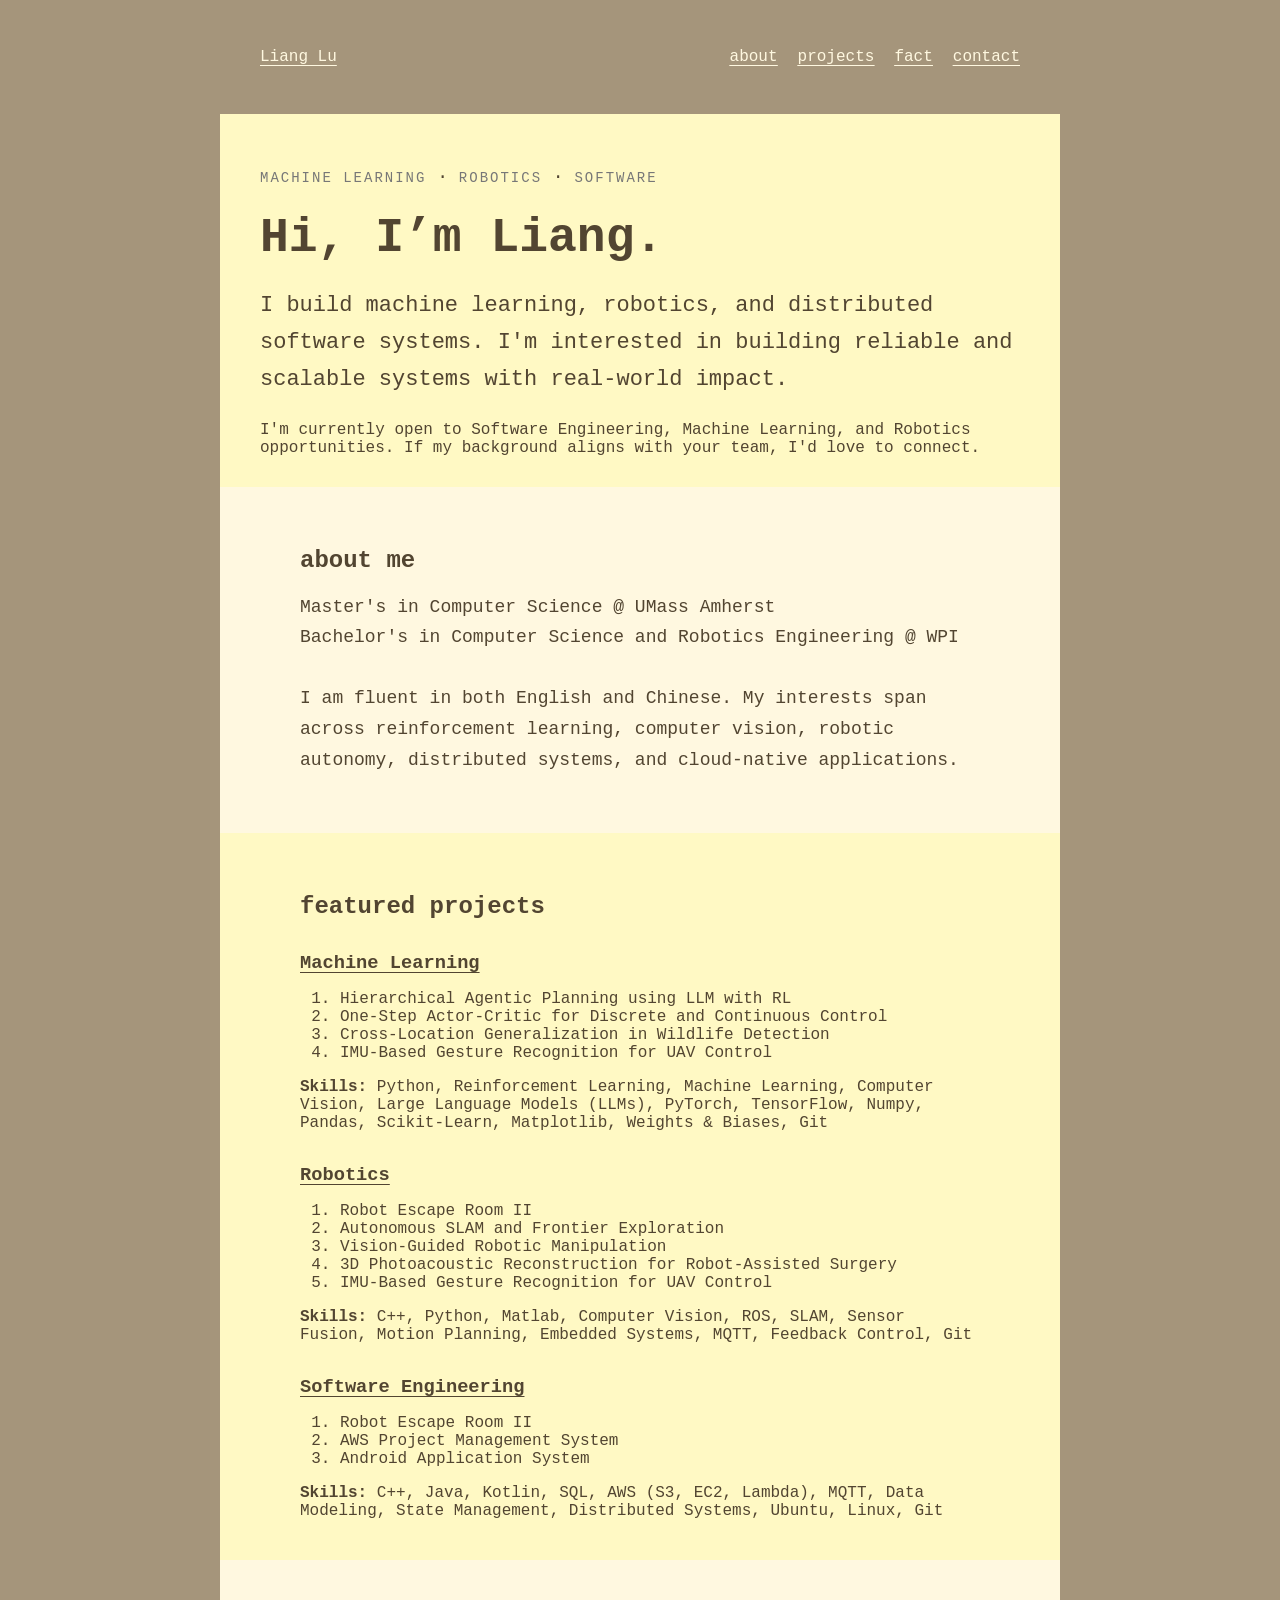
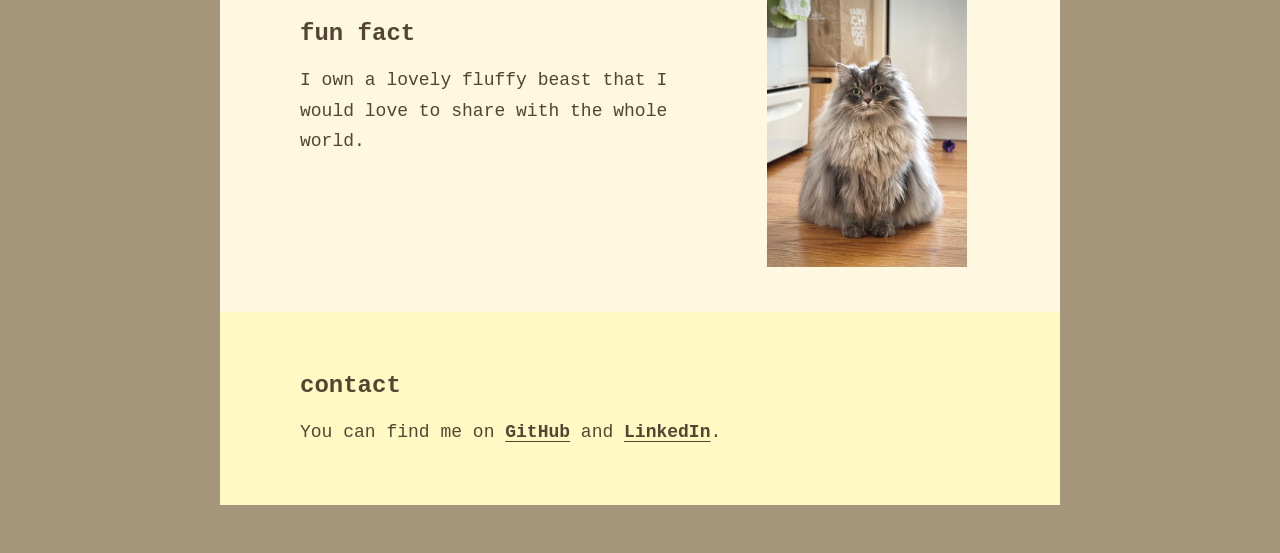
==== commit d764c01b: "updated about section." ====
--- a/index.html
+++ b/index.html
@@ -34,19 +34,23 @@
             <h1>Hi, I’m Liang.</h1>
 
             <p class="intro">
-                I build software, machine learning, and robotics systems.
-                I’m interested in building reliable and scalable systems that are aimed to solve real-world solutions.
+                I build machine learning, robotics, and distributed software systems.
+                I'm interested in building reliable and scalable systems with real-world impact.
             </p>
+            <article>
+                I'm currently open to Software Engineering, Machine Learning, and Robotics opportunities. If my
+                background aligns with your team, I'd love to connect.
+            </article>
         </section>
 
         <section id="about" class="section section-light">
             <h2>about me</h2>
 
             <p>
-                I recently completed my M.S. in Computer Science at UMass Amherst,
-                after studying Computer Science and Robotics Engineering at WPI.
-                My work includes but not limited to reinforcement learning, computer vision, distributed robot control,
-                and cloud-backed applications.
+                Master's in Computer Science @ UMass Amherst</br>
+                Bachelor's in Computer Science and Robotics Engineering @ WPI</br></br>
+                I am fluent in both English and Chinese. My interests span across reinforcement learning, computer
+                vision, robotic autonomy, distributed systems, and cloud-native applications.
             </p>
         </section>
 
